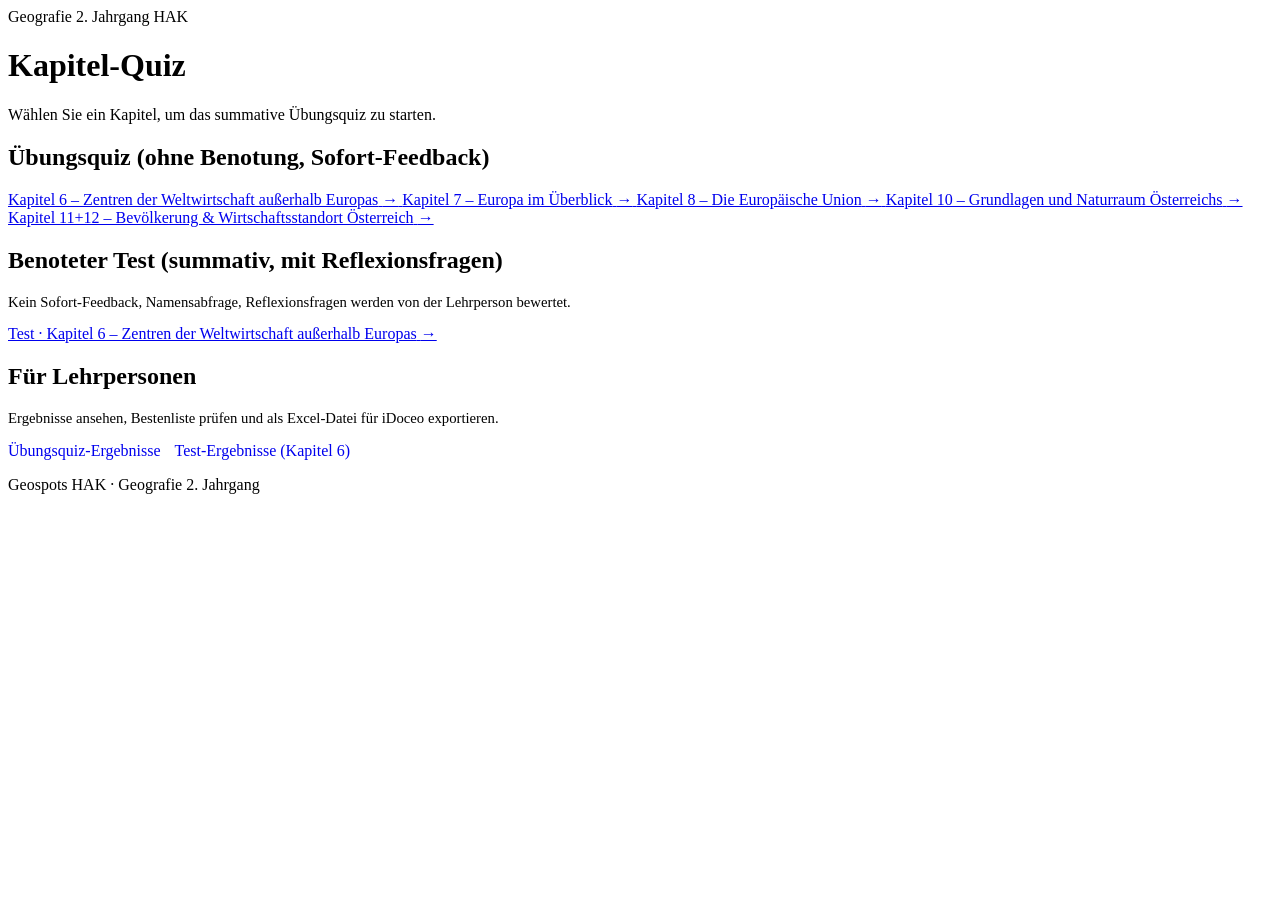
==== index.html @ 75726ba8 "Add files via upload" ====
<!DOCTYPE html>
<html lang="de">
<head>
<meta charset="UTF-8">
<meta name="viewport" content="width=device-width, initial-scale=1.0">
<title>Geografie-Quiz · Auswahl</title>
<link rel="stylesheet" href="css/style.css">
</head>
<body>
<div class="wrap">
  <header class="app-header">
    <span class="badge">Geografie 2. Jahrgang HAK</span>
    <h1>Kapitel-Quiz</h1>
    <p>Wählen Sie ein Kapitel, um das summative Übungsquiz zu starten.</p>
  </header>

  <div class="card">
    <h2>Übungsquiz (ohne Benotung, Sofort-Feedback)</h2>
    <div class="chapter-list">
      <a class="chapter-item" href="kapitel6.html">
        <span>Kapitel 6 – Zentren der Weltwirtschaft außerhalb Europas</span>
        <span class="arrow">→</span>
      </a>
      <a class="chapter-item" href="kapitel7.html">
        <span>Kapitel 7 – Europa im Überblick</span>
        <span class="arrow">→</span>
      </a>
      <a class="chapter-item" href="kapitel8.html">
        <span>Kapitel 8 – Die Europäische Union</span>
        <span class="arrow">→</span>
      </a>
      <a class="chapter-item" href="kapitel10.html">
        <span>Kapitel 10 – Grundlagen und Naturraum Österreichs</span>
        <span class="arrow">→</span>
      </a>
      <a class="chapter-item" href="kapitel11_12.html">
        <span>Kapitel 11+12 – Bevölkerung &amp; Wirtschaftsstandort Österreich</span>
        <span class="arrow">→</span>
      </a>
      <!--
        Weitere Kapitel einfach nach demselben Muster ergänzen:
        1. quiz-data-kapitelX.js im Ordner js/ anlegen (siehe quiz-data-kapitel6.js als Vorlage) –
           die Datei muss "const QUIZ_DATA = { kapitel: "X", ... }" definieren.
        2. kapitel6.html kopieren zu kapitelX.html und nur den Skript-Verweis auf die neue
           quiz-data-Datei sowie Badge/Titel/Überschriften anpassen. js/quiz.js bleibt unverändert!
        3. Hier einen weiteren <a class="chapter-item"> Eintrag hinzufügen
        4. In js/lehrer.js das neue Kapitel im CHAPTERS-Array ergänzen
      -->
    </div>
  </div>

  <div class="card">
    <h2>Benoteter Test (summativ, mit Reflexionsfragen)</h2>
    <p style="color:var(--muted); font-size:0.92rem;">
      Kein Sofort-Feedback, Namensabfrage, Reflexionsfragen werden von der Lehrperson bewertet.
    </p>
    <div class="chapter-list">
      <a class="chapter-item chapter-item-test" href="test-kapitel6.html">
        <span>Test · Kapitel 6 – Zentren der Weltwirtschaft außerhalb Europas</span>
        <span class="arrow">→</span>
      </a>
      <!--
        Weiteren Test nach demselben Muster ergänzen:
        1. build_test_data.py-Vorlage anpassen bzw. test-data-kapitelX.js von Hand anlegen
           (muss "const TEST_DATA = { kapitel: "X", ... }" definieren).
        2. test-kapitel6.html kopieren zu test-kapitelX.html, Skript-Verweis und Badge/Titel anpassen.
           js/test.js bleibt unverändert.
        3. Hier einen weiteren <a class="chapter-item chapter-item-test"> Eintrag hinzufügen.
        4. lehrer-test.html/js/lehrer-test.js: aktuell fix auf Kapitel 6 eingestellt – bei mehreren
           Tests analog zum Übungsquiz-Lehrerbereich ein Kapitel-Dropdown ergänzen.
      -->
    </div>
  </div>

  <div class="card">
    <h2>Für Lehrpersonen</h2>
    <p style="color:var(--muted); font-size:0.92rem;">Ergebnisse ansehen, Bestenliste prüfen und als Excel-Datei für iDoceo exportieren.</p>
    <a class="btn-secondary" href="lehrer.html" style="display:inline-block; text-decoration:none; margin-right:10px;">Übungsquiz-Ergebnisse</a>
    <a class="btn-secondary" href="lehrer-test.html" style="display:inline-block; text-decoration:none;">Test-Ergebnisse (Kapitel 6)</a>
  </div>

  <p class="footer-note">Geospots HAK · Geografie 2. Jahrgang</p>
</div>
</body>
</html>
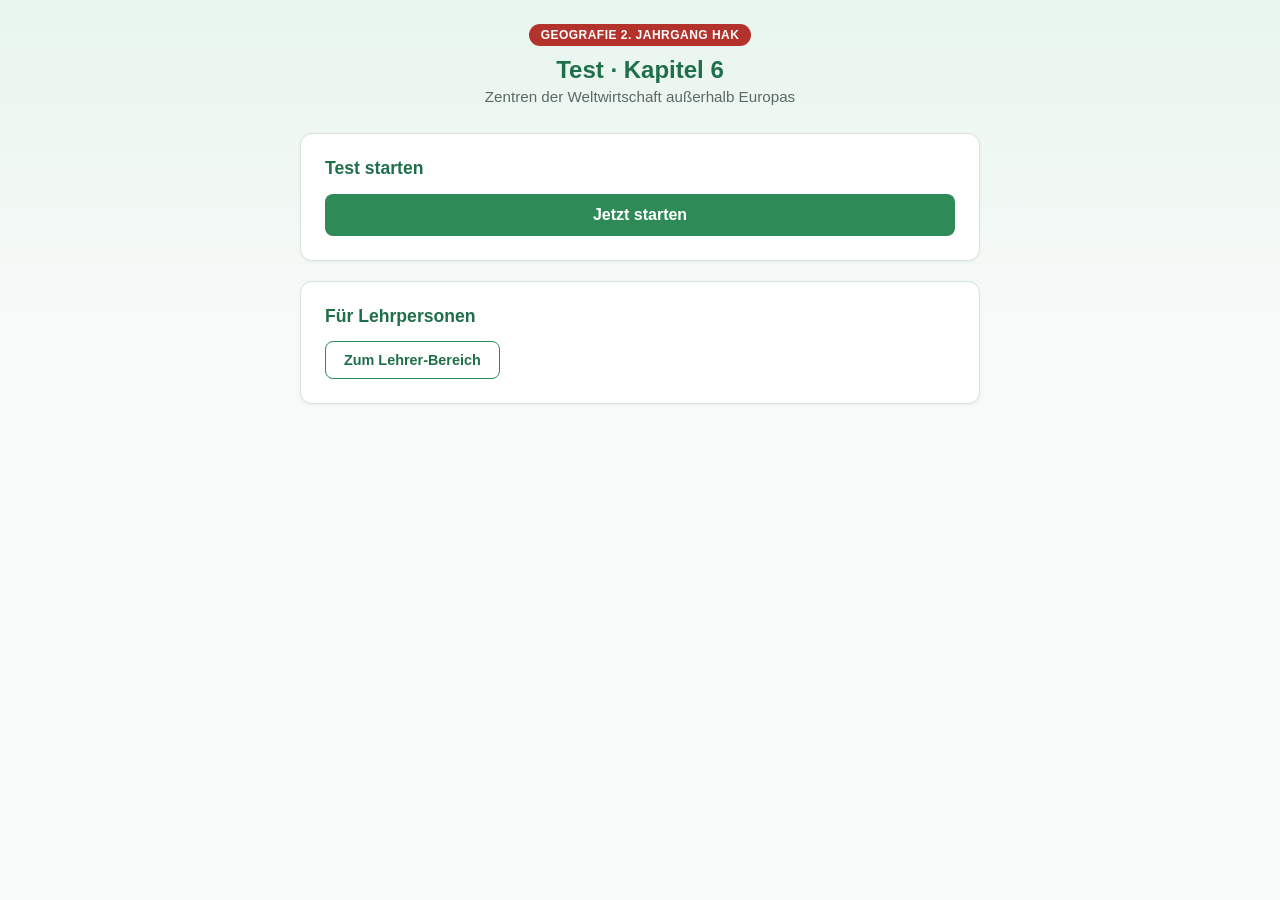
==== commit fd745f4d: "Update title and content for geography quiz page" ====
--- a/index.html
+++ b/index.html
@@ -3,83 +3,24 @@
 <head>
 <meta charset="UTF-8">
 <meta name="viewport" content="width=device-width, initial-scale=1.0">
-<title>Geografie-Quiz · Auswahl</title>
+<title>Test Kapitel 6 · Zentren der Weltwirtschaft</title>
 <link rel="stylesheet" href="css/style.css">
 </head>
 <body>
 <div class="wrap">
   <header class="app-header">
-    <span class="badge">Geografie 2. Jahrgang HAK</span>
-    <h1>Kapitel-Quiz</h1>
-    <p>Wählen Sie ein Kapitel, um das summative Übungsquiz zu starten.</p>
+    <span class="badge badge-test">Geografie 2. Jahrgang HAK</span>
+    <h1>Test · Kapitel 6</h1>
+    <p>Zentren der Weltwirtschaft außerhalb Europas</p>
   </header>
-
   <div class="card">
-    <h2>Übungsquiz (ohne Benotung, Sofort-Feedback)</h2>
-    <div class="chapter-list">
-      <a class="chapter-item" href="kapitel6.html">
-        <span>Kapitel 6 – Zentren der Weltwirtschaft außerhalb Europas</span>
-        <span class="arrow">→</span>
-      </a>
-      <a class="chapter-item" href="kapitel7.html">
-        <span>Kapitel 7 – Europa im Überblick</span>
-        <span class="arrow">→</span>
-      </a>
-      <a class="chapter-item" href="kapitel8.html">
-        <span>Kapitel 8 – Die Europäische Union</span>
-        <span class="arrow">→</span>
-      </a>
-      <a class="chapter-item" href="kapitel10.html">
-        <span>Kapitel 10 – Grundlagen und Naturraum Österreichs</span>
-        <span class="arrow">→</span>
-      </a>
-      <a class="chapter-item" href="kapitel11_12.html">
-        <span>Kapitel 11+12 – Bevölkerung &amp; Wirtschaftsstandort Österreich</span>
-        <span class="arrow">→</span>
-      </a>
-      <!--
-        Weitere Kapitel einfach nach demselben Muster ergänzen:
-        1. quiz-data-kapitelX.js im Ordner js/ anlegen (siehe quiz-data-kapitel6.js als Vorlage) –
-           die Datei muss "const QUIZ_DATA = { kapitel: "X", ... }" definieren.
-        2. kapitel6.html kopieren zu kapitelX.html und nur den Skript-Verweis auf die neue
-           quiz-data-Datei sowie Badge/Titel/Überschriften anpassen. js/quiz.js bleibt unverändert!
-        3. Hier einen weiteren <a class="chapter-item"> Eintrag hinzufügen
-        4. In js/lehrer.js das neue Kapitel im CHAPTERS-Array ergänzen
-      -->
-    </div>
+    <h2>Test starten</h2>
+    <a class="btn-primary" style="display:block; text-align:center; text-decoration:none; box-sizing:border-box;" href="test-kapitel6.html">Jetzt starten</a>
   </div>
-
-  <div class="card">
-    <h2>Benoteter Test (summativ, mit Reflexionsfragen)</h2>
-    <p style="color:var(--muted); font-size:0.92rem;">
-      Kein Sofort-Feedback, Namensabfrage, Reflexionsfragen werden von der Lehrperson bewertet.
-    </p>
-    <div class="chapter-list">
-      <a class="chapter-item chapter-item-test" href="test-kapitel6.html">
-        <span>Test · Kapitel 6 – Zentren der Weltwirtschaft außerhalb Europas</span>
-        <span class="arrow">→</span>
-      </a>
-      <!--
-        Weiteren Test nach demselben Muster ergänzen:
-        1. build_test_data.py-Vorlage anpassen bzw. test-data-kapitelX.js von Hand anlegen
-           (muss "const TEST_DATA = { kapitel: "X", ... }" definieren).
-        2. test-kapitel6.html kopieren zu test-kapitelX.html, Skript-Verweis und Badge/Titel anpassen.
-           js/test.js bleibt unverändert.
-        3. Hier einen weiteren <a class="chapter-item chapter-item-test"> Eintrag hinzufügen.
-        4. lehrer-test.html/js/lehrer-test.js: aktuell fix auf Kapitel 6 eingestellt – bei mehreren
-           Tests analog zum Übungsquiz-Lehrerbereich ein Kapitel-Dropdown ergänzen.
-      -->
-    </div>
-  </div>
-
   <div class="card">
     <h2>Für Lehrpersonen</h2>
-    <p style="color:var(--muted); font-size:0.92rem;">Ergebnisse ansehen, Bestenliste prüfen und als Excel-Datei für iDoceo exportieren.</p>
-    <a class="btn-secondary" href="lehrer.html" style="display:inline-block; text-decoration:none; margin-right:10px;">Übungsquiz-Ergebnisse</a>
-    <a class="btn-secondary" href="lehrer-test.html" style="display:inline-block; text-decoration:none;">Test-Ergebnisse (Kapitel 6)</a>
+    <a class="btn-secondary" style="display:inline-block; text-decoration:none;" href="lehrer-test.html">Zum Lehrer-Bereich</a>
   </div>
-
-  <p class="footer-note">Geospots HAK · Geografie 2. Jahrgang</p>
 </div>
 </body>
 </html>
--- a/css/style.css
+++ b/css/style.css
@@ -0,0 +1,582 @@
+:root {
+  --green-dark: #1f6f4a;
+  --green: #2e8b57;
+  --green-light: #e8f5ee;
+  --ink: #1c2321;
+  --muted: #5b6864;
+  --border: #d7e3dc;
+  --white: #ffffff;
+  --danger: #b3332c;
+  --radius: 12px;
+  font-family: -apple-system, BlinkMacSystemFont, "Segoe UI", Roboto, Helvetica, Arial, sans-serif;
+}
+
+* { box-sizing: border-box; }
+
+body {
+  margin: 0;
+  background: linear-gradient(180deg, var(--green-light) 0%, #f7faf8 320px);
+  color: var(--ink);
+  min-height: 100vh;
+  padding: 24px 16px 64px;
+}
+
+.wrap {
+  max-width: 680px;
+  margin: 0 auto;
+}
+
+header.app-header {
+  text-align: center;
+  margin-bottom: 28px;
+}
+
+header.app-header .badge {
+  display: inline-block;
+  background: var(--green);
+  color: white;
+  font-size: 0.75rem;
+  font-weight: 600;
+  letter-spacing: 0.04em;
+  text-transform: uppercase;
+  padding: 4px 12px;
+  border-radius: 999px;
+  margin-bottom: 10px;
+}
+
+header.app-header .badge.badge-test {
+  background: var(--danger);
+}
+
+header.app-header h1 {
+  font-size: 1.5rem;
+  margin: 0 0 4px;
+  color: var(--green-dark);
+}
+
+header.app-header p {
+  color: var(--muted);
+  margin: 0;
+  font-size: 0.95rem;
+}
+
+.card {
+  background: var(--white);
+  border: 1px solid var(--border);
+  border-radius: var(--radius);
+  padding: 24px;
+  margin-bottom: 20px;
+  box-shadow: 0 1px 3px rgba(20, 40, 30, 0.06);
+}
+
+.card h2 {
+  margin-top: 0;
+  font-size: 1.1rem;
+  color: var(--green-dark);
+}
+
+label {
+  display: block;
+  font-weight: 600;
+  margin-bottom: 6px;
+  font-size: 0.9rem;
+}
+
+input[type="text"],
+input[type="password"] {
+  width: 100%;
+  padding: 12px 14px;
+  border: 1px solid var(--border);
+  border-radius: 8px;
+  font-size: 1rem;
+  margin-bottom: 16px;
+}
+
+input[type="text"]:focus,
+input[type="password"]:focus {
+  outline: 2px solid var(--green);
+  outline-offset: 1px;
+}
+
+select {
+  width: 100%;
+  padding: 12px 14px;
+  border: 1px solid var(--border);
+  border-radius: 8px;
+  font-size: 1rem;
+  background: white;
+  color: var(--ink);
+}
+
+select:focus {
+  outline: 2px solid var(--green);
+  outline-offset: 1px;
+}
+
+button {
+  font: inherit;
+  cursor: pointer;
+}
+
+.btn-primary {
+  background: var(--green);
+  color: white;
+  border: none;
+  padding: 12px 22px;
+  border-radius: 8px;
+  font-weight: 600;
+  font-size: 1rem;
+  width: 100%;
+}
+
+.btn-primary:hover { background: var(--green-dark); }
+.btn-primary:disabled { background: #9db8ac; cursor: not-allowed; }
+
+.btn-danger {
+  background: var(--danger);
+  color: white;
+  border: none;
+  padding: 12px 22px;
+  border-radius: 8px;
+  font-weight: 600;
+  font-size: 1rem;
+  width: 100%;
+}
+
+.btn-danger:hover { background: #8e2922; }
+
+.btn-secondary {
+  background: transparent;
+  color: var(--green-dark);
+  border: 1px solid var(--green);
+  padding: 10px 18px;
+  border-radius: 8px;
+  font-weight: 600;
+  font-size: 0.9rem;
+}
+
+.progress-track {
+  width: 100%;
+  height: 8px;
+  background: var(--border);
+  border-radius: 999px;
+  overflow: hidden;
+  margin-bottom: 18px;
+}
+
+.progress-fill {
+  height: 100%;
+  background: var(--green);
+  transition: width 0.25s ease;
+}
+
+.q-meta {
+  font-size: 0.8rem;
+  color: var(--muted);
+  text-transform: uppercase;
+  letter-spacing: 0.03em;
+  margin-bottom: 6px;
+}
+
+.q-meta .afb-tag {
+  display: inline-block;
+  margin-left: 6px;
+  padding: 1px 8px;
+  border-radius: 999px;
+  background: var(--green-light);
+  color: var(--green-dark);
+  text-transform: none;
+  letter-spacing: normal;
+  font-weight: 600;
+}
+
+.q-meta .afb-tag.afb3 { background: #fdf2d9; color: #8a6100; }
+
+.q-text {
+  font-size: 1.15rem;
+  font-weight: 600;
+  margin-bottom: 18px;
+  line-height: 1.4;
+}
+
+.options { display: flex; flex-direction: column; gap: 10px; margin-bottom: 20px; }
+
+.option-btn {
+  text-align: left;
+  padding: 14px 16px;
+  border-radius: 10px;
+  border: 1px solid var(--border);
+  background: #fafcfb;
+  font-size: 0.98rem;
+  transition: border-color 0.15s, background 0.15s;
+}
+
+.option-btn:hover { border-color: var(--green); }
+
+.option-btn.selected {
+  border-color: var(--green);
+  background: var(--green-light);
+  font-weight: 600;
+}
+
+.option-btn.correct {
+  border-color: var(--green);
+  background: #d7f5e3;
+}
+
+.option-btn.wrong {
+  border-color: var(--danger);
+  background: #fbe3e1;
+}
+
+.option-btn[disabled] { cursor: default; }
+
+.feedback {
+  font-size: 0.92rem;
+  padding: 10px 14px;
+  border-radius: 8px;
+  margin-bottom: 16px;
+}
+
+.feedback.ok { background: #d7f5e3; color: var(--green-dark); }
+.feedback.no { background: #fbe3e1; color: var(--danger); }
+.feedback.teil { background: #fdf2d9; color: #8a6100; }
+.feedback.info { background: var(--green-light); color: var(--green-dark); }
+
+/* ---- Zuordnung (matching) ---- */
+.matching-list { display: flex; flex-direction: column; gap: 10px; margin-bottom: 16px; }
+
+.match-row {
+  display: flex;
+  align-items: center;
+  gap: 10px;
+  flex-wrap: wrap;
+  padding: 10px 12px;
+  border: 1px solid var(--border);
+  border-radius: 10px;
+  background: #fafcfb;
+}
+
+.match-left { font-weight: 600; flex: 1 1 40%; min-width: 120px; }
+
+.match-select {
+  flex: 1 1 45%;
+  min-width: 140px;
+  padding: 8px 10px;
+  border: 1px solid var(--border);
+  border-radius: 8px;
+  font-size: 0.95rem;
+  background: white;
+}
+
+.match-row.correct { border-color: var(--green); background: #d7f5e3; }
+.match-row.wrong { border-color: var(--danger); background: #fbe3e1; }
+
+.match-hint { width: 100%; font-size: 0.85rem; color: var(--danger); margin-top: 4px; }
+
+/* ---- Reihenfolge (ordering) ---- */
+.ordering-list { display: flex; flex-direction: column; gap: 8px; margin-bottom: 8px; }
+
+.ordering-item {
+  display: flex;
+  align-items: center;
+  gap: 10px;
+  padding: 10px 12px;
+  border: 1px solid var(--border);
+  border-radius: 10px;
+  background: #fafcfb;
+}
+
+.ordering-num { font-weight: 700; color: var(--green-dark); min-width: 22px; }
+.ordering-text { flex: 1 1 auto; }
+.ordering-controls { display: flex; gap: 4px; }
+
+.order-btn {
+  background: white;
+  border: 1px solid var(--border);
+  border-radius: 6px;
+  width: 34px;
+  height: 34px;
+  font-size: 0.9rem;
+  color: var(--green-dark);
+}
+
+.order-btn:hover:not(:disabled) { border-color: var(--green); }
+.order-btn:disabled { color: #bbc4c0; cursor: not-allowed; }
+
+.ordering-item.correct { border-color: var(--green); background: #d7f5e3; }
+.ordering-item.wrong { border-color: var(--danger); background: #fbe3e1; }
+
+.result-score {
+  text-align: center;
+  padding: 20px 0;
+}
+
+.result-score .big {
+  font-size: 2.6rem;
+  font-weight: 700;
+  color: var(--green-dark);
+}
+
+.result-score .sub {
+  color: var(--muted);
+  margin-top: 4px;
+}
+
+table.leaderboard,
+table.results-table {
+  width: 100%;
+  border-collapse: collapse;
+  font-size: 0.92rem;
+}
+
+table.leaderboard th,
+table.leaderboard td,
+table.results-table th,
+table.results-table td {
+  padding: 8px 10px;
+  border-bottom: 1px solid var(--border);
+  text-align: left;
+}
+
+table.leaderboard th, table.results-table th {
+  color: var(--muted);
+  font-size: 0.78rem;
+  text-transform: uppercase;
+  letter-spacing: 0.03em;
+}
+
+table.leaderboard tr:first-child td { font-weight: 700; color: var(--green-dark); }
+
+.table-wrap { overflow-x: auto; }
+
+.footer-note {
+  text-align: center;
+  color: var(--muted);
+  font-size: 0.8rem;
+  margin-top: 24px;
+}
+
+a.link-quiet { color: var(--green-dark); }
+
+.error-msg {
+  color: var(--danger);
+  font-size: 0.88rem;
+  margin: -8px 0 14px;
+}
+
+.hidden { display: none !important; }
+
+.chapter-list { display: flex; flex-direction: column; gap: 12px; }
+
+.chapter-item {
+  display: flex;
+  justify-content: space-between;
+  align-items: center;
+  padding: 16px;
+  border: 1px solid var(--border);
+  border-radius: 10px;
+  text-decoration: none;
+  color: var(--ink);
+}
+
+.chapter-item:hover { border-color: var(--green); }
+
+.chapter-item.chapter-item-test:hover { border-color: var(--danger); }
+
+.chapter-item .arrow { color: var(--green); font-weight: 700; }
+
+.stat-row { display: flex; gap: 12px; flex-wrap: wrap; margin-bottom: 16px; }
+
+.stat-box {
+  flex: 1 1 120px;
+  background: var(--green-light);
+  border-radius: 10px;
+  padding: 12px 14px;
+}
+
+.stat-box .num { font-size: 1.4rem; font-weight: 700; color: var(--green-dark); }
+.stat-box .lbl { font-size: 0.78rem; color: var(--muted); }
+
+/* =========================================================
+   Ab hier: Zusatzstile nur für den summativen Test
+   (test-kapitel6.html, lehrer-test.html)
+   ========================================================= */
+
+/* Persistenter Hinweis-Banner, wenn das Fenster/der Tab verlassen wurde */
+.cheat-banner {
+  position: sticky;
+  top: 0;
+  z-index: 5;
+  background: #fdf2d9;
+  color: #8a6100;
+  border: 1px solid #f0d99b;
+  border-radius: 10px;
+  padding: 10px 14px;
+  font-size: 0.85rem;
+  font-weight: 600;
+  margin-bottom: 14px;
+  text-align: center;
+}
+
+.info-box {
+  background: var(--green-light);
+  border: 1px solid var(--border);
+  border-radius: 10px;
+  padding: 14px 16px;
+  font-size: 0.88rem;
+  color: var(--muted);
+  margin-bottom: 18px;
+  line-height: 1.5;
+}
+
+.info-box strong { color: var(--ink); }
+
+/* Offene Frage: Textarea + Wortzähler + optionales Bild */
+.open-answer-wrap { margin-bottom: 16px; }
+
+textarea.open-textarea {
+  width: 100%;
+  min-height: 140px;
+  padding: 12px 14px;
+  border: 1px solid var(--border);
+  border-radius: 8px;
+  font-size: 1rem;
+  font-family: inherit;
+  resize: vertical;
+}
+
+textarea.open-textarea:focus {
+  outline: 2px solid var(--green);
+  outline-offset: 1px;
+}
+
+.word-counter {
+  text-align: right;
+  font-size: 0.8rem;
+  color: var(--muted);
+  margin-top: 4px;
+}
+
+.q-image-wrap {
+  text-align: center;
+  margin-bottom: 16px;
+}
+
+.q-image-wrap img {
+  max-width: 100%;
+  max-height: 320px;
+  border-radius: 10px;
+  border: 1px solid var(--border);
+}
+
+.q-image-source {
+  font-size: 0.75rem;
+  color: var(--muted);
+  margin-top: 4px;
+}
+
+/* Abgabe-Bestätigung (nicht-natives Confirm) */
+.confirm-list {
+  list-style: none;
+  padding: 0;
+  margin: 0 0 18px;
+}
+
+.confirm-list li {
+  padding: 8px 0;
+  border-bottom: 1px solid var(--border);
+  font-size: 0.92rem;
+  display: flex;
+  justify-content: space-between;
+}
+
+.confirm-actions { display: flex; flex-direction: column; gap: 10px; }
+
+/* Lehrer-Test-Dashboard: Detailansicht der offenen Antworten */
+.student-row {
+  border: 1px solid var(--border);
+  border-radius: 10px;
+  margin-bottom: 10px;
+  overflow: hidden;
+}
+
+.student-row-head {
+  display: flex;
+  justify-content: space-between;
+  align-items: center;
+  gap: 10px;
+  padding: 12px 14px;
+  cursor: pointer;
+  background: #fafcfb;
+  flex-wrap: wrap;
+}
+
+.student-row-head .name { font-weight: 700; flex: 1 1 140px; }
+
+.cheat-pill {
+  display: inline-block;
+  padding: 2px 10px;
+  border-radius: 999px;
+  font-size: 0.75rem;
+  font-weight: 600;
+  background: var(--green-light);
+  color: var(--green-dark);
+}
+
+.cheat-pill.warn { background: #fbe3e1; color: var(--danger); }
+
+.student-row-body {
+  padding: 14px 16px;
+  border-top: 1px solid var(--border);
+}
+
+.student-row-body.hidden { display: none; }
+
+.open-answer-block {
+  margin-bottom: 14px;
+  padding-bottom: 14px;
+  border-bottom: 1px dashed var(--border);
+}
+
+.open-answer-block:last-child { border-bottom: none; margin-bottom: 0; padding-bottom: 0; }
+
+.open-answer-block .frage-label {
+  font-size: 0.8rem;
+  font-weight: 700;
+  color: var(--green-dark);
+  text-transform: uppercase;
+  letter-spacing: 0.02em;
+  margin-bottom: 4px;
+}
+
+.open-answer-block .frage-text {
+  font-size: 0.85rem;
+  color: var(--muted);
+  margin-bottom: 8px;
+}
+
+.open-answer-block .antwort-text {
+  background: #fafcfb;
+  border: 1px solid var(--border);
+  border-radius: 8px;
+  padding: 10px 12px;
+  font-size: 0.95rem;
+  white-space: pre-wrap;
+}
+
+.open-answer-block .antwort-text.leer {
+  color: var(--muted);
+  font-style: italic;
+}
+
+.security-note {
+  background: #fbe3e1;
+  border: 1px solid #f0c6c3;
+  color: #7a231d;
+  border-radius: 10px;
+  padding: 12px 14px;
+  font-size: 0.85rem;
+  margin-top: 16px;
+  line-height: 1.5;
+}
